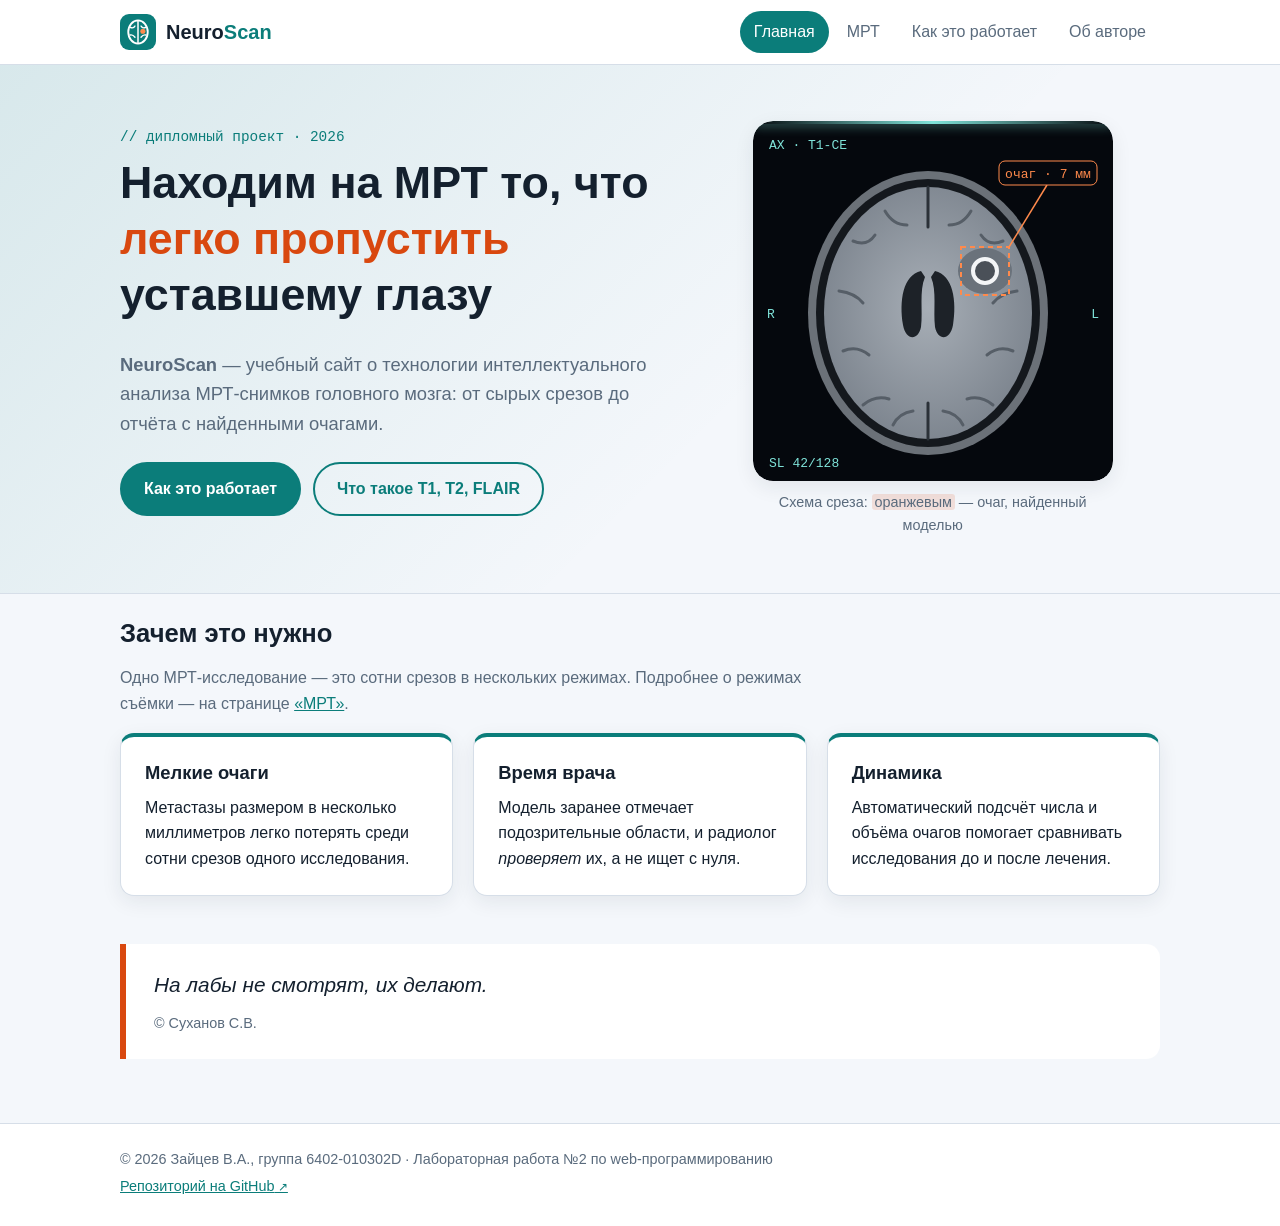
==== lab4/index.html @ dae62fb1 "chore(lab4): copied NeuroScan site from lab2 as a base" ====
<!DOCTYPE html>
<html lang="ru">
<head>
  <meta charset="UTF-8">
  <meta name="viewport" content="width=device-width, initial-scale=1.0">
  <meta name="description" content="NeuroScan — учебный сайт о поиске метастазов головного мозга на МРТ">
  <title>NeuroScan — главная</title>
  <link rel="icon" href="img/logo.svg" type="image/svg+xml">
  <link rel="stylesheet" href="css/style.css">
</head>
<body>

  <!-- ===== Шапка: логотип + меню (одинаковая на всех страницах) ===== -->
  <header class="site-header">
    <div class="container header-inner">
      <a class="logo" href="index.html">
        <img src="img/logo.svg" alt="" width="36" height="36">
        <span>Neuro<span class="logo-accent">Scan</span></span>
      </a>
      <nav class="main-nav" aria-label="Главное меню">
        <ul>
          <li><a href="index.html" class="active" aria-current="page">Главная</a></li>
          <li><a href="mri.html">МРТ</a></li>
          <li><a href="pipeline.html">Как это работает</a></li>
          <li><a href="about.html">Об авторе</a></li>
        </ul>
      </nav>
    </div>
  </header>

  <main>
    <!-- ===== Первый экран ===== -->
    <section id="hero">
      <div class="container hero-inner">
        <div>
          <p class="tag">// дипломный проект · 2026</p>
          <h1>Находим на&nbsp;МРТ то, что <span class="highlight">легко пропустить</span> уставшему глазу</h1>
          <p class="lead">
            <strong>NeuroScan</strong> — учебный сайт о технологии интеллектуального анализа
            МРТ-снимков головного мозга: от сырых срезов до отчёта с найденными очагами.
          </p>
          <p class="hero-actions">
            <a class="btn" href="pipeline.html">Как это работает</a>
            <a class="btn btn-ghost" href="mri.html">Что такое T1, T2, FLAIR</a>
          </p>
        </div>

        <figure class="scan">
          <div class="scan-frame">
            <img src="img/mri-slice.svg" alt="Схема аксиального среза головного мозга с выделенным очагом" width="360" height="360">
          </div>
          <figcaption>Схема среза: <mark>оранжевым</mark> — очаг, найденный моделью</figcaption>
        </figure>
      </div>
    </section>

    <!-- ===== Зачем это нужно: три карточки ===== -->
    <section class="container section">
      <h2>Зачем это нужно</h2>
      <p class="section-lead">
        Одно МРТ-исследование — это сотни срезов в нескольких режимах.
        Подробнее о режимах съёмки — на странице <a href="mri.html">«МРТ»</a>.
      </p>
      <div class="cards">
        <article class="card">
          <h3>Мелкие очаги</h3>
          <p>Метастазы размером в несколько миллиметров легко потерять среди сотни срезов одного исследования.</p>
        </article>
        <article class="card">
          <h3>Время врача</h3>
          <p>Модель заранее отмечает подозрительные области, и радиолог <em>проверяет</em> их, а не ищет с нуля.</p>
        </article>
        <article class="card">
          <h3>Динамика</h3>
          <p>Автоматический подсчёт числа и объёма очагов помогает сравнивать исследования до и после лечения.</p>
        </article>
      </div>
    </section>

    <!-- ===== Цитата из ЛР №1 ===== -->
    <div class="container section">
      <figure class="quote">
        <blockquote>
          <p>На лабы не смотрят, их делают.</p>
        </blockquote>
        <figcaption>© Суханов С.В.</figcaption>
      </figure>
    </div>
  </main>

  <!-- ===== Подвал ===== -->
  <footer class="site-footer">
    <div class="container">
      <p>© 2026 Зайцев&nbsp;В.А., группа 6402-010302D · Лабораторная работа №2 по web-программированию</p>
      <p><a href="https://github.com/VAZ0N4ik/web6402-zaitsev_va" target="_blank" rel="noopener">Репозиторий на GitHub</a></p>
    </div>
  </footer>

</body>
</html>
---- lab4/css/style.css ----
/* ==========================================================================
   NeuroScan — стили сайта (ЛР №2: основы HTML и CSS)
   Порядок: переменные → база → шапка → блоки страниц → таблица → адаптив
   ========================================================================== */


/* ---------- 1. Переменные: вся палитра в одном месте ---------- */

:root {
  --bg: #f4f7fb;
  --surface: #ffffff;
  --text: #14202e;
  --muted: #5a6b7d;
  --accent: #0b7d7a;                       /* бирюзовый «как у сканера» */
  --accent-soft: rgba(11, 125, 122, 0.12);
  --on-accent: #ffffff;                    /* текст поверх акцентного фона */
  --lesion: #d9480f;                       /* оранжевый — цвет «очага» */
  --lesion-soft: rgba(217, 72, 15, 0.14);
  --border: #d6dee8;
  --shadow: 0 6px 20px rgba(20, 32, 46, 0.08);
  --radius: 14px;
  --font: "Segoe UI", Roboto, "Helvetica Neue", Arial, sans-serif;
  --mono: Consolas, "Courier New", monospace;
}

/* Тёмная тема включается сама, если она выбрана в системе */
@media (prefers-color-scheme: dark) {
  :root {
    --bg: #0b1320;
    --surface: #121d2e;
    --text: #e6edf5;
    --muted: #9fb0c3;
    --accent: #2ec4b6;
    --accent-soft: rgba(46, 196, 182, 0.15);
    --on-accent: #06231f;
    --lesion: #ff8a4c;
    --lesion-soft: rgba(255, 138, 76, 0.18);
    --border: #22324a;
    --shadow: 0 6px 20px rgba(0, 0, 0, 0.35);
  }
}


/* ---------- 2. База: универсальный селектор и селекторы тегов ---------- */

*,
*::before,
*::after {
  box-sizing: border-box;
}

body {
  margin: 0;
  min-height: 100vh;
  display: flex;
  flex-direction: column;
  font-family: var(--font);
  font-size: 1rem;
  line-height: 1.6;
  color: var(--text);
  background-color: var(--bg);
}

main {
  flex: 1;
}

h1,
h2,
h3 {
  margin: 0 0 0.6em;
  line-height: 1.25;
}

h1 {
  font-size: clamp(1.9rem, 4vw, 2.8rem);
}

h2 {
  font-size: 1.6rem;
}

h3 {
  font-size: 1.15rem;
}

p {
  margin: 0 0 1em;
}

img {
  max-width: 100%;
  height: auto;
  vertical-align: middle;
}

a {
  color: var(--accent);
}

a:hover {
  text-decoration-thickness: 2px;
}

/* Селектор атрибута + псевдоэлемент: стрелка у внешних ссылок */
a[target="_blank"]::after {
  content: " ↗";
  font-size: 0.85em;
}

:focus-visible {
  outline: 3px solid var(--lesion);
  outline-offset: 2px;
}

code {
  font-family: var(--mono);
  font-size: 0.92em;
  padding: 0.1em 0.35em;
  border-radius: 4px;
  background-color: var(--accent-soft);
}

mark {
  padding: 0 0.2em;
  border-radius: 3px;
  color: inherit;
  background-color: var(--lesion-soft);
}

abbr[title] {
  cursor: help;
}


/* ---------- 3. Раскладка ---------- */

.container {
  width: 100%;
  max-width: 1080px;
  margin: 0 auto;
  padding: 0 20px;
}

.section {
  padding-top: 24px;
  padding-bottom: 24px;
}

.tag {
  margin-bottom: 0.4em;
  font-family: var(--mono);
  font-size: 0.9rem;
  color: var(--accent);
}

.lead {
  max-width: 40em;
  font-size: 1.15rem;
  color: var(--muted);
}

.section-lead {
  max-width: 44em;
  color: var(--muted);
}

.highlight {
  color: var(--lesion);
}


/* ---------- 4. Шапка и меню ---------- */

.site-header {
  position: sticky;
  top: 0;
  z-index: 10;
  background-color: var(--surface);
  border-bottom: 1px solid var(--border);
}

.header-inner {
  display: flex;
  flex-wrap: wrap;
  align-items: center;
  justify-content: space-between;
  gap: 12px;
  min-height: 64px;
}

.logo {
  display: inline-flex;
  align-items: center;
  gap: 10px;
  font-size: 1.25rem;
  font-weight: 700;
  color: var(--text);
  text-decoration: none;
}

.logo-accent {
  color: var(--accent);
}

.main-nav ul {
  display: flex;
  flex-wrap: wrap;
  gap: 4px;
  margin: 0;
  padding: 0;
  list-style: none;
}

/* Селектор потомка: все ссылки внутри меню */
.main-nav a {
  display: block;
  padding: 8px 14px;
  border-radius: 999px;
  font-weight: 500;
  color: var(--muted);
  text-decoration: none;
  transition: background-color 0.2s, color 0.2s;
}

.main-nav a:hover {
  color: var(--text);
  background-color: var(--accent-soft);
}

/* Текущая страница */
.main-nav a.active {
  color: var(--on-accent);
  background-color: var(--accent);
}


/* ---------- 5. Первый экран (селектор по id) ---------- */

#hero {
  padding: 56px 0;
  background: linear-gradient(135deg, var(--accent-soft), transparent 60%);
  border-bottom: 1px solid var(--border);
}

.hero-inner {
  display: grid;
  grid-template-columns: 1.2fr 1fr;
  gap: 40px;
  align-items: center;
}

.hero-actions {
  display: flex;
  flex-wrap: wrap;
  gap: 12px;
  margin-top: 24px;
}

.btn {
  display: inline-block;
  padding: 12px 22px;
  border: 2px solid var(--accent);
  border-radius: 999px;
  font-weight: 600;
  color: var(--on-accent);
  text-decoration: none;
  background-color: var(--accent);
  transition: transform 0.15s, box-shadow 0.15s;
}

.btn:hover {
  transform: translateY(-2px);
  box-shadow: var(--shadow);
}

.btn-ghost {
  color: var(--accent);
  background-color: transparent;
}

/* Картинка среза с «бегущей» линией сканера */
.scan {
  justify-self: center;
  max-width: 360px;
  margin: 0;
}

.scan-frame {
  position: relative;
  overflow: hidden;
  border-radius: 20px;
  box-shadow: var(--shadow);
}

.scan-frame img {
  display: block;
}

.scan-frame::after {
  content: "";
  position: absolute;
  left: 0;
  right: 0;
  top: 0;
  height: 3px;
  background: linear-gradient(90deg, transparent, #7fe3d9, transparent);
  box-shadow: 0 0 12px #7fe3d9;
  animation: scan-line 4s ease-in-out infinite;
}

@keyframes scan-line {
  0%   { top: 4%; }
  50%  { top: 95%; }
  100% { top: 4%; }
}

/* Если пользователь попросил систему не анимировать — не анимируем */
@media (prefers-reduced-motion: reduce) {
  .scan-frame::after {
    display: none;
  }
}

figcaption {
  margin-top: 10px;
  font-size: 0.9rem;
  text-align: center;
  color: var(--muted);
}


/* ---------- 6. Карточки, цитата, картинки ---------- */

.cards {
  display: grid;
  grid-template-columns: repeat(auto-fit, minmax(240px, 1fr));
  gap: 20px;
}

.card {
  padding: 24px;
  border: 1px solid var(--border);
  border-top: 4px solid var(--accent);
  border-radius: var(--radius);
  background-color: var(--surface);
  box-shadow: var(--shadow);
  transition: transform 0.2s;
}

.cards .card:hover {
  transform: translateY(-4px);
}

.card p:last-child {
  margin-bottom: 0;
}

.quote {
  margin: 0;
  padding: 24px 28px;
  border-left: 6px solid var(--lesion);
  border-radius: 0 var(--radius) var(--radius) 0;
  background-color: var(--surface);
}

.quote blockquote {
  margin: 0;
  font-size: 1.3rem;
  font-style: italic;
}

.quote blockquote p {
  margin: 0;
}

.quote figcaption {
  text-align: left;
}

.wide-figure {
  margin: 0;
}

.wide-figure img {
  display: block;
  margin: 0 auto;
  border-radius: var(--radius);
}

.meme {
  max-width: 340px;
  margin: 0;
}

.meme img {
  display: block;
  border-radius: var(--radius);
  box-shadow: var(--shadow);
}

.meme figcaption {
  text-align: left;
}


/* ---------- 7. Внутренние страницы ---------- */

.page-head {
  padding-top: 40px;
}

/* Дочерний селектор + счётчик: номера шагов рисует CSS */
.steps {
  display: grid;
  gap: 16px;
  margin: 0;
  padding: 0;
  list-style: none;
  counter-reset: step;
}

.steps > li {
  position: relative;
  padding: 20px 20px 20px 84px;
  border: 1px solid var(--border);
  border-radius: var(--radius);
  background-color: var(--surface);
  counter-increment: step;
}

.steps > li::before {
  content: counter(step, decimal-leading-zero);
  position: absolute;
  top: 20px;
  left: 20px;
  width: 44px;
  height: 44px;
  display: grid;
  place-items: center;
  border-radius: 50%;
  font-family: var(--mono);
  font-weight: 700;
  color: var(--on-accent);
  background-color: var(--accent);
}

/* Последний шаг (отчёт врачу) — цветом «очага» */
.steps > li:last-child::before {
  background-color: var(--lesion);
}

.steps h3 {
  margin-bottom: 0.3em;
}

.steps p {
  margin: 0;
}

/* Списки «термин — определение» */
.defs {
  display: grid;
  grid-template-columns: max-content 1fr;
  gap: 10px 24px;
  margin: 0;
}

.defs dt {
  font-weight: 700;
  color: var(--accent);
}

.defs dd {
  margin: 0;
}

.profile {
  display: grid;
  grid-template-columns: 1.4fr 1fr;
  gap: 20px;
  align-items: start;
}

.links {
  margin: 0;
  padding-left: 1.2em;
}

.links li {
  margin-bottom: 0.4em;
}

.links li::marker {
  color: var(--lesion);
}


/* ---------- 8. Таблица ---------- */

.table-wrap {
  overflow-x: auto;
  border: 1px solid var(--border);
  border-radius: var(--radius);
  background-color: var(--surface);
  box-shadow: var(--shadow);
}

.data-table {
  width: 100%;
  min-width: 600px;
  border-collapse: collapse;
}

.data-table caption {
  padding: 16px 18px 10px;
  font-weight: 600;
  text-align: left;
}

.data-table th,
.data-table td {
  padding: 12px 18px;
  border-bottom: 1px solid var(--border);
  vertical-align: middle;
}

.data-table thead th {
  font-weight: 600;
  color: var(--on-accent);
  background-color: var(--accent);
}

/* «Зебра» и подсветка строки под курсором */
.data-table tbody tr:nth-child(even) {
  background-color: var(--accent-soft);
}

.data-table tbody tr:hover {
  background-color: var(--lesion-soft);
}

.data-table tbody tr:last-child td {
  border-bottom: none;
}

/* Выравнивание: 1-й и 3-й столбцы — по левому краю, 2-й — по центру, 4-й — по правому */
.data-table th:nth-child(1),
.data-table td:nth-child(1),
.data-table th:nth-child(3),
.data-table td:nth-child(3) {
  text-align: left;
}

.data-table th:nth-child(2),
.data-table td:nth-child(2) {
  text-align: center;
  white-space: nowrap;
}

.data-table th:nth-child(4),
.data-table td:nth-child(4) {
  text-align: right;
  font-family: var(--mono);
}

/* Строка с главной последовательностью */
.data-table .key-row td:first-child {
  font-weight: 700;
  color: var(--lesion);
}

/* Квадратики-образцы яркости ликвора (строчные span с inline-block) */
.swatch {
  display: inline-block;
  width: 12px;
  height: 12px;
  margin-right: 4px;
  border: 1px solid var(--muted);
  border-radius: 3px;
  vertical-align: -1px;
}

.swatch-dark {
  background-color: #1d2228;
}

.swatch-bright {
  background-color: #eef1f4;
}

.table-note {
  margin-top: 10px;
  font-size: 0.9rem;
  color: var(--muted);
}


/* ---------- 9. Подвал ---------- */

.site-footer {
  margin-top: 40px;
  padding: 24px 0;
  border-top: 1px solid var(--border);
  font-size: 0.9rem;
  color: var(--muted);
  background-color: var(--surface);
}

.site-footer p {
  margin: 0 0 0.3em;
}


/* ---------- 10. Адаптив: узкие экраны (телефоны) ---------- */

@media (max-width: 760px) {
  .site-header {
    position: static;
  }

  .header-inner {
    padding-top: 10px;
    padding-bottom: 10px;
  }

  .main-nav a {
    padding: 6px 10px;
  }

  #hero {
    padding: 32px 0;
  }

  .hero-inner,
  .profile,
  .defs {
    grid-template-columns: 1fr;
  }

  .defs dd {
    margin-bottom: 8px;
  }

  .steps > li {
    padding: 76px 20px 20px;
  }
}
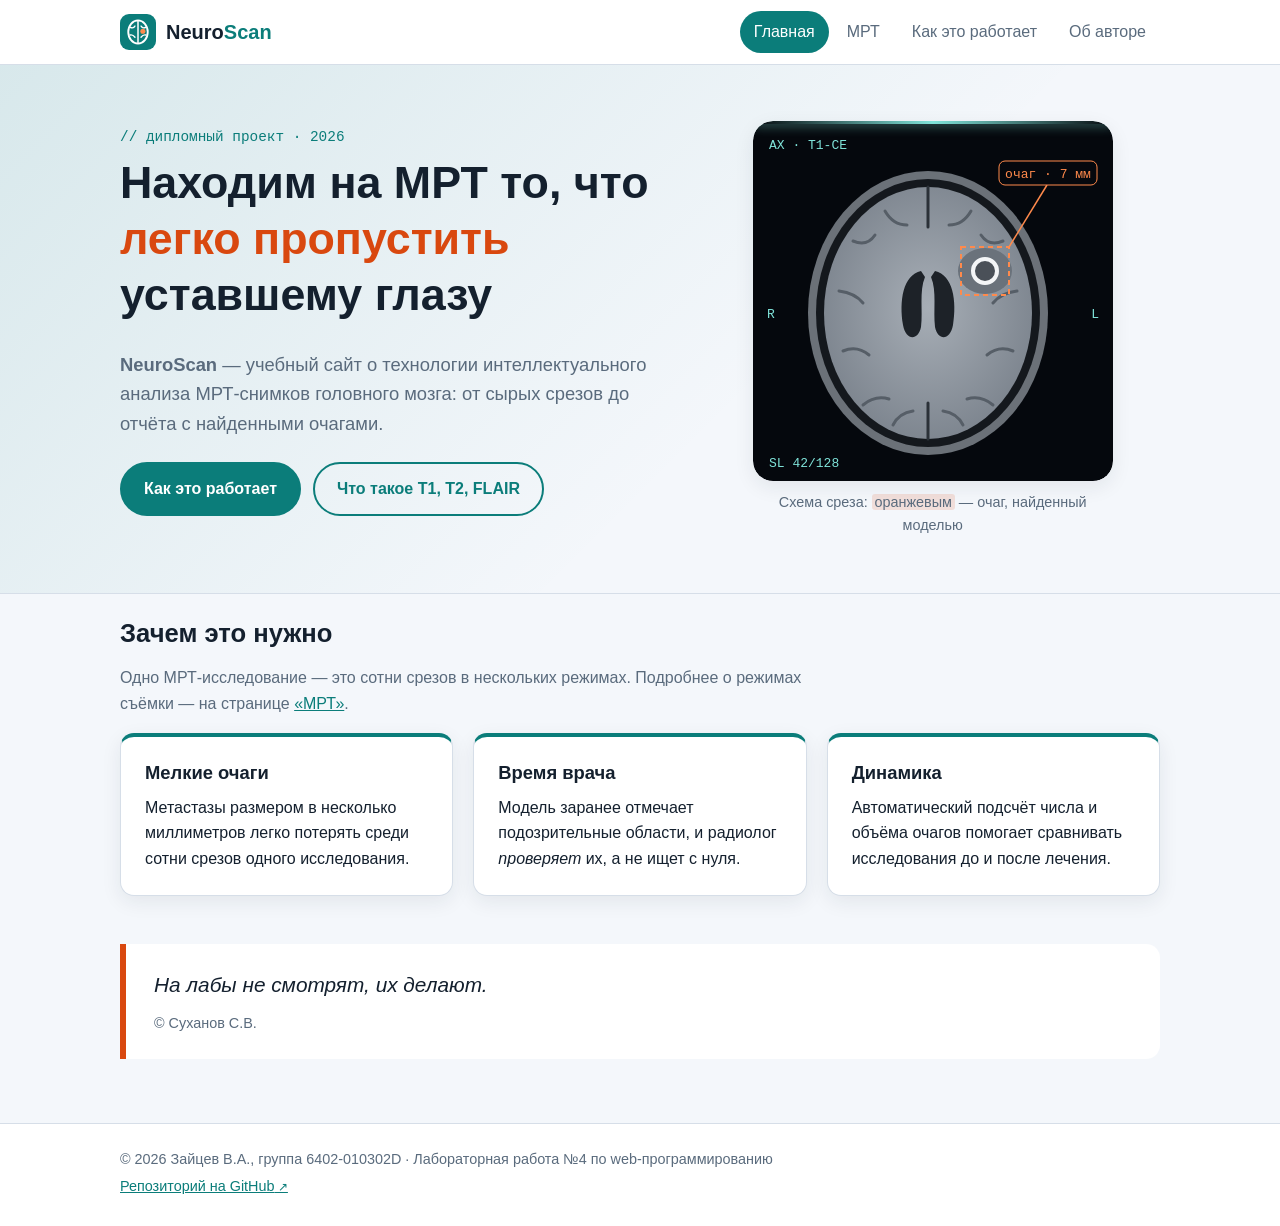
==== commit 763f7158: "refactor(lab4): renamed classes by BEM methodology" ====
--- a/lab4/index.html
+++ b/lab4/index.html
@@ -10,28 +10,28 @@
 </head>
 <body>
 
-  <!-- ===== Шапка: логотип + меню (одинаковая на всех страницах) ===== -->
-  <header class="site-header">
-    <div class="container header-inner">
+  <!-- Шапка: логотип и меню, одинаковая на всех страницах -->
+  <header class="header">
+    <div class="container header__inner">
       <a class="logo" href="index.html">
         <img src="img/logo.svg" alt="" width="36" height="36">
-        <span>Neuro<span class="logo-accent">Scan</span></span>
+        <span>Neuro<span class="logo__accent">Scan</span></span>
       </a>
-      <nav class="main-nav" aria-label="Главное меню">
-        <ul>
-          <li><a href="index.html" class="active" aria-current="page">Главная</a></li>
-          <li><a href="mri.html">МРТ</a></li>
-          <li><a href="pipeline.html">Как это работает</a></li>
-          <li><a href="about.html">Об авторе</a></li>
+      <nav class="nav" aria-label="Главное меню">
+        <ul class="nav__list">
+          <li><a class="nav__link nav__link_active" href="index.html" aria-current="page">Главная</a></li>
+          <li><a class="nav__link" href="mri.html">МРТ</a></li>
+          <li><a class="nav__link" href="pipeline.html">Как это работает</a></li>
+          <li><a class="nav__link" href="about.html">Об авторе</a></li>
         </ul>
       </nav>
     </div>
   </header>
 
   <main>
-    <!-- ===== Первый экран ===== -->
-    <section id="hero">
-      <div class="container hero-inner">
+    <!-- Первый экран -->
+    <section class="hero">
+      <div class="container hero__inner">
         <div>
           <p class="tag">// дипломный проект · 2026</p>
           <h1>Находим на&nbsp;МРТ то, что <span class="highlight">легко пропустить</span> уставшему глазу</h1>
@@ -39,60 +39,57 @@
             <strong>NeuroScan</strong> — учебный сайт о технологии интеллектуального анализа
             МРТ-снимков головного мозга: от сырых срезов до отчёта с найденными очагами.
           </p>
-          <p class="hero-actions">
-            <a class="btn" href="pipeline.html">Как это работает</a>
-            <a class="btn btn-ghost" href="mri.html">Что такое T1, T2, FLAIR</a>
+          <p class="hero__actions">
+            <a class="button" href="pipeline.html">Как это работает</a>
+            <a class="button button_ghost" href="mri.html">Что такое T1, T2, FLAIR</a>
           </p>
         </div>
 
         <figure class="scan">
-          <div class="scan-frame">
-            <img src="img/mri-slice.svg" alt="Схема аксиального среза головного мозга с выделенным очагом" width="360" height="360">
+          <div class="scan__frame">
+            <img class="scan__img" src="img/mri-slice.svg" alt="Схема аксиального среза головного мозга с выделенным очагом" width="360" height="360">
           </div>
-          <figcaption>Схема среза: <mark>оранжевым</mark> — очаг, найденный моделью</figcaption>
+          <figcaption class="scan__caption">Схема среза: <mark>оранжевым</mark> — очаг, найденный моделью</figcaption>
         </figure>
       </div>
     </section>
 
-    <!-- ===== Зачем это нужно: три карточки ===== -->
+    <!-- Зачем это нужно: три карточки -->
     <section class="container section">
       <h2>Зачем это нужно</h2>
-      <p class="section-lead">
+      <p class="lead lead_small">
         Одно МРТ-исследование — это сотни срезов в нескольких режимах.
         Подробнее о режимах съёмки — на странице <a href="mri.html">«МРТ»</a>.
       </p>
       <div class="cards">
-        <article class="card">
+        <article class="card card_hover">
           <h3>Мелкие очаги</h3>
-          <p>Метастазы размером в несколько миллиметров легко потерять среди сотни срезов одного исследования.</p>
+          <p class="card__text">Метастазы размером в несколько миллиметров легко потерять среди сотни срезов одного исследования.</p>
         </article>
-        <article class="card">
+        <article class="card card_hover">
           <h3>Время врача</h3>
-          <p>Модель заранее отмечает подозрительные области, и радиолог <em>проверяет</em> их, а не ищет с нуля.</p>
+          <p class="card__text">Модель заранее отмечает подозрительные области, и радиолог <em>проверяет</em> их, а не ищет с нуля.</p>
         </article>
-        <article class="card">
+        <article class="card card_hover">
           <h3>Динамика</h3>
-          <p>Автоматический подсчёт числа и объёма очагов помогает сравнивать исследования до и после лечения.</p>
+          <p class="card__text">Автоматический подсчёт числа и объёма очагов помогает сравнивать исследования до и после лечения.</p>
         </article>
       </div>
     </section>
 
-    <!-- ===== Цитата из ЛР №1 ===== -->
+    <!-- Цитата из ЛР №1 -->
     <div class="container section">
       <figure class="quote">
-        <blockquote>
-          <p>На лабы не смотрят, их делают.</p>
-        </blockquote>
-        <figcaption>© Суханов С.В.</figcaption>
+        <blockquote class="quote__text">На лабы не смотрят, их делают.</blockquote>
+        <figcaption class="quote__author">© Суханов С.В.</figcaption>
       </figure>
     </div>
   </main>
 
-  <!-- ===== Подвал ===== -->
-  <footer class="site-footer">
+  <footer class="footer">
     <div class="container">
-      <p>© 2026 Зайцев&nbsp;В.А., группа 6402-010302D · Лабораторная работа №2 по web-программированию</p>
-      <p><a href="https://github.com/VAZ0N4ik/web6402-zaitsev_va" target="_blank" rel="noopener">Репозиторий на GitHub</a></p>
+      <p class="footer__text">© 2026 Зайцев&nbsp;В.А., группа 6402-010302D · Лабораторная работа №4 по web-программированию</p>
+      <p class="footer__text"><a href="https://github.com/VAZ0N4ik/web6402-zaitsev_va" target="_blank" rel="noopener">Репозиторий на GitHub</a></p>
     </div>
   </footer>
 
--- a/lab4/css/style.css
+++ b/lab4/css/style.css
@@ -1,10 +1,7 @@
-/* ==========================================================================
-   NeuroScan — стили сайта (ЛР №2: основы HTML и CSS)
-   Порядок: переменные → база → шапка → блоки страниц → таблица → адаптив
-   ========================================================================== */
-
-
-/* ---------- 1. Переменные: вся палитра в одном месте ---------- */
+/* NeuroScan — стили сайта (ЛР №4). Классы названы по БЭМ: блок__элемент_модификатор */
+
+
+/* ---------- 1. Переменные ---------- */
 
 :root {
   --bg: #f4f7fb;
@@ -41,7 +38,7 @@
 }
 
 
-/* ---------- 2. База: универсальный селектор и селекторы тегов ---------- */
+/* ---------- 2. База: только теги, без классов ---------- */
 
 *,
 *::before,
@@ -102,7 +99,7 @@
   text-decoration-thickness: 2px;
 }
 
-/* Селектор атрибута + псевдоэлемент: стрелка у внешних ссылок */
+/* Стрелка у внешних ссылок */
 a[target="_blank"]::after {
   content: " ↗";
   font-size: 0.85em;
@@ -133,7 +130,7 @@
 }
 
 
-/* ---------- 3. Раскладка ---------- */
+/* ---------- 3. Общие блоки ---------- */
 
 .container {
   width: 100%;
@@ -147,6 +144,10 @@
   padding-bottom: 24px;
 }
 
+.page-head {
+  padding-top: 40px;
+}
+
 .tag {
   margin-bottom: 0.4em;
   font-family: var(--mono);
@@ -160,19 +161,43 @@
   color: var(--muted);
 }
 
-.section-lead {
+.lead_small {
   max-width: 44em;
-  color: var(--muted);
+  font-size: 1rem;
 }
 
 .highlight {
   color: var(--lesion);
 }
 
-
-/* ---------- 4. Шапка и меню ---------- */
-
-.site-header {
+.button {
+  display: inline-block;
+  padding: 12px 22px;
+  border: 2px solid var(--accent);
+  border-radius: 999px;
+  font: inherit;
+  font-weight: 600;
+  color: var(--on-accent);
+  text-decoration: none;
+  background-color: var(--accent);
+  cursor: pointer;
+  transition: transform 0.15s, box-shadow 0.15s;
+}
+
+.button:hover {
+  transform: translateY(-2px);
+  box-shadow: var(--shadow);
+}
+
+.button_ghost {
+  color: var(--accent);
+  background-color: transparent;
+}
+
+
+/* ---------- 4. Шапка, логотип, меню ---------- */
+
+.header {
   position: sticky;
   top: 0;
   z-index: 10;
@@ -180,7 +205,7 @@
   border-bottom: 1px solid var(--border);
 }
 
-.header-inner {
+.header__inner {
   display: flex;
   flex-wrap: wrap;
   align-items: center;
@@ -199,11 +224,11 @@
   text-decoration: none;
 }
 
-.logo-accent {
+.logo__accent {
   color: var(--accent);
 }
 
-.main-nav ul {
+.nav__list {
   display: flex;
   flex-wrap: wrap;
   gap: 4px;
@@ -212,8 +237,7 @@
   list-style: none;
 }
 
-/* Селектор потомка: все ссылки внутри меню */
-.main-nav a {
+.nav__link {
   display: block;
   padding: 8px 14px;
   border-radius: 999px;
@@ -223,62 +247,41 @@
   transition: background-color 0.2s, color 0.2s;
 }
 
-.main-nav a:hover {
+.nav__link:hover {
   color: var(--text);
   background-color: var(--accent-soft);
 }
 
 /* Текущая страница */
-.main-nav a.active {
+.nav__link_active,
+.nav__link_active:hover {
   color: var(--on-accent);
   background-color: var(--accent);
 }
 
 
-/* ---------- 5. Первый экран (селектор по id) ---------- */
-
-#hero {
+/* ---------- 5. Главная: первый экран ---------- */
+
+.hero {
   padding: 56px 0;
   background: linear-gradient(135deg, var(--accent-soft), transparent 60%);
   border-bottom: 1px solid var(--border);
 }
 
-.hero-inner {
+.hero__inner {
   display: grid;
   grid-template-columns: 1.2fr 1fr;
   gap: 40px;
   align-items: center;
 }
 
-.hero-actions {
+.hero__actions {
   display: flex;
   flex-wrap: wrap;
   gap: 12px;
   margin-top: 24px;
 }
 
-.btn {
-  display: inline-block;
-  padding: 12px 22px;
-  border: 2px solid var(--accent);
-  border-radius: 999px;
-  font-weight: 600;
-  color: var(--on-accent);
-  text-decoration: none;
-  background-color: var(--accent);
-  transition: transform 0.15s, box-shadow 0.15s;
-}
-
-.btn:hover {
-  transform: translateY(-2px);
-  box-shadow: var(--shadow);
-}
-
-.btn-ghost {
-  color: var(--accent);
-  background-color: transparent;
-}
-
 /* Картинка среза с «бегущей» линией сканера */
 .scan {
   justify-self: center;
@@ -286,18 +289,18 @@
   margin: 0;
 }
 
-.scan-frame {
+.scan__frame {
   position: relative;
   overflow: hidden;
   border-radius: 20px;
   box-shadow: var(--shadow);
 }
 
-.scan-frame img {
+.scan__img {
   display: block;
 }
 
-.scan-frame::after {
+.scan__frame::after {
   content: "";
   position: absolute;
   left: 0;
@@ -317,12 +320,12 @@
 
 /* Если пользователь попросил систему не анимировать — не анимируем */
 @media (prefers-reduced-motion: reduce) {
-  .scan-frame::after {
+  .scan__frame::after {
     display: none;
   }
 }
 
-figcaption {
+.scan__caption {
   margin-top: 10px;
   font-size: 0.9rem;
   text-align: center;
@@ -348,11 +351,11 @@
   transition: transform 0.2s;
 }
 
-.cards .card:hover {
+.card_hover:hover {
   transform: translateY(-4px);
 }
 
-.card p:last-child {
+.card__text {
   margin-bottom: 0;
 }
 
@@ -364,53 +367,52 @@
   background-color: var(--surface);
 }
 
-.quote blockquote {
+.quote__text {
   margin: 0;
   font-size: 1.3rem;
   font-style: italic;
 }
 
-.quote blockquote p {
-  margin: 0;
-}
-
-.quote figcaption {
-  text-align: left;
-}
-
-.wide-figure {
-  margin: 0;
-}
-
-.wide-figure img {
+.quote__author {
+  margin-top: 10px;
+  font-size: 0.9rem;
+  color: var(--muted);
+}
+
+.illustration {
+  margin: 0;
+}
+
+.illustration__img {
   display: block;
   margin: 0 auto;
   border-radius: var(--radius);
 }
 
-.meme {
+.illustration__caption {
+  margin-top: 10px;
+  font-size: 0.9rem;
+  text-align: center;
+  color: var(--muted);
+}
+
+/* Мем: картинка поменьше, с тенью, подпись слева */
+.illustration_meme {
   max-width: 340px;
-  margin: 0;
-}
-
-.meme img {
-  display: block;
-  border-radius: var(--radius);
+}
+
+.illustration_meme .illustration__img {
   box-shadow: var(--shadow);
 }
 
-.meme figcaption {
+.illustration_meme .illustration__caption {
   text-align: left;
 }
 
 
-/* ---------- 7. Внутренние страницы ---------- */
-
-.page-head {
-  padding-top: 40px;
-}
-
-/* Дочерний селектор + счётчик: номера шагов рисует CSS */
+/* ---------- 7. Шаги и словарик ---------- */
+
+/* Номера шагов рисует CSS: счётчик + ::before */
 .steps {
   display: grid;
   gap: 16px;
@@ -420,7 +422,7 @@
   counter-reset: step;
 }
 
-.steps > li {
+.steps__item {
   position: relative;
   padding: 20px 20px 20px 84px;
   border: 1px solid var(--border);
@@ -429,7 +431,7 @@
   counter-increment: step;
 }
 
-.steps > li::before {
+.steps__item::before {
   content: counter(step, decimal-leading-zero);
   position: absolute;
   top: 20px;
@@ -446,15 +448,15 @@
 }
 
 /* Последний шаг (отчёт врачу) — цветом «очага» */
-.steps > li:last-child::before {
+.steps__item:last-child::before {
   background-color: var(--lesion);
 }
 
-.steps h3 {
+.steps__title {
   margin-bottom: 0.3em;
 }
 
-.steps p {
+.steps__text {
   margin: 0;
 }
 
@@ -466,14 +468,17 @@
   margin: 0;
 }
 
-.defs dt {
+.defs__term {
   font-weight: 700;
   color: var(--accent);
 }
 
-.defs dd {
-  margin: 0;
-}
+.defs__desc {
+  margin: 0;
+}
+
+
+/* ---------- 8. Об авторе ---------- */
 
 .profile {
   display: grid;
@@ -487,18 +492,18 @@
   padding-left: 1.2em;
 }
 
-.links li {
+.links__item {
   margin-bottom: 0.4em;
 }
 
-.links li::marker {
+.links__item::marker {
   color: var(--lesion);
 }
 
 
-/* ---------- 8. Таблица ---------- */
-
-.table-wrap {
+/* ---------- 9. Таблица ---------- */
+
+.data-table {
   overflow-x: auto;
   border: 1px solid var(--border);
   border-radius: var(--radius);
@@ -506,71 +511,72 @@
   box-shadow: var(--shadow);
 }
 
-.data-table {
+.data-table__table {
   width: 100%;
   min-width: 600px;
   border-collapse: collapse;
 }
 
-.data-table caption {
+.data-table__caption {
   padding: 16px 18px 10px;
   font-weight: 600;
   text-align: left;
 }
 
-.data-table th,
-.data-table td {
+.data-table__cell {
   padding: 12px 18px;
   border-bottom: 1px solid var(--border);
   vertical-align: middle;
 }
 
-.data-table thead th {
+.data-table__cell_head {
   font-weight: 600;
   color: var(--on-accent);
   background-color: var(--accent);
 }
 
 /* «Зебра» и подсветка строки под курсором */
-.data-table tbody tr:nth-child(even) {
+.data-table__row:nth-child(even) {
   background-color: var(--accent-soft);
 }
 
-.data-table tbody tr:hover {
+.data-table__row:hover {
   background-color: var(--lesion-soft);
 }
 
-.data-table tbody tr:last-child td {
+.data-table__row:last-child .data-table__cell {
   border-bottom: none;
 }
 
 /* Выравнивание: 1-й и 3-й столбцы — по левому краю, 2-й — по центру, 4-й — по правому */
-.data-table th:nth-child(1),
-.data-table td:nth-child(1),
-.data-table th:nth-child(3),
-.data-table td:nth-child(3) {
+.data-table__cell:nth-child(1),
+.data-table__cell:nth-child(3) {
   text-align: left;
 }
 
-.data-table th:nth-child(2),
-.data-table td:nth-child(2) {
+.data-table__cell:nth-child(2) {
   text-align: center;
   white-space: nowrap;
 }
 
-.data-table th:nth-child(4),
-.data-table td:nth-child(4) {
+.data-table__cell:nth-child(4) {
   text-align: right;
   font-family: var(--mono);
 }
 
 /* Строка с главной последовательностью */
-.data-table .key-row td:first-child {
+.data-table__row_key .data-table__cell:first-child {
   font-weight: 700;
   color: var(--lesion);
 }
 
-/* Квадратики-образцы яркости ликвора (строчные span с inline-block) */
+.data-table__note {
+  margin-top: 10px;
+  font-size: 0.9rem;
+  color: var(--muted);
+}
+
+/* Квадратики-образцы яркости ликвора */
 .swatch {
   display: inline-block;
   width: 12px;
@@ -581,24 +587,18 @@
   vertical-align: -1px;
 }
 
-.swatch-dark {
+.swatch_dark {
   background-color: #1d2228;
 }
 
-.swatch-bright {
+.swatch_bright {
   background-color: #eef1f4;
 }
 
-.table-note {
-  margin-top: 10px;
-  font-size: 0.9rem;
-  color: var(--muted);
-}
-
-
-/* ---------- 9. Подвал ---------- */
-
-.site-footer {
+
+/* ---------- 10. Подвал ---------- */
+
+.footer {
   margin-top: 40px;
   padding: 24px 0;
   border-top: 1px solid var(--border);
@@ -607,42 +607,42 @@
   background-color: var(--surface);
 }
 
-.site-footer p {
+.footer__text {
   margin: 0 0 0.3em;
 }
 
 
-/* ---------- 10. Адаптив: узкие экраны (телефоны) ---------- */
+/* ---------- 11. Адаптив: узкие экраны (телефоны) ---------- */
 
 @media (max-width: 760px) {
-  .site-header {
+  .header {
     position: static;
   }
 
-  .header-inner {
+  .header__inner {
     padding-top: 10px;
     padding-bottom: 10px;
   }
 
-  .main-nav a {
+  .nav__link {
     padding: 6px 10px;
   }
 
-  #hero {
+  .hero {
     padding: 32px 0;
   }
 
-  .hero-inner,
+  .hero__inner,
   .profile,
   .defs {
     grid-template-columns: 1fr;
   }
 
-  .defs dd {
+  .defs__desc {
     margin-bottom: 8px;
   }
 
-  .steps > li {
+  .steps__item {
     padding: 76px 20px 20px;
   }
 }
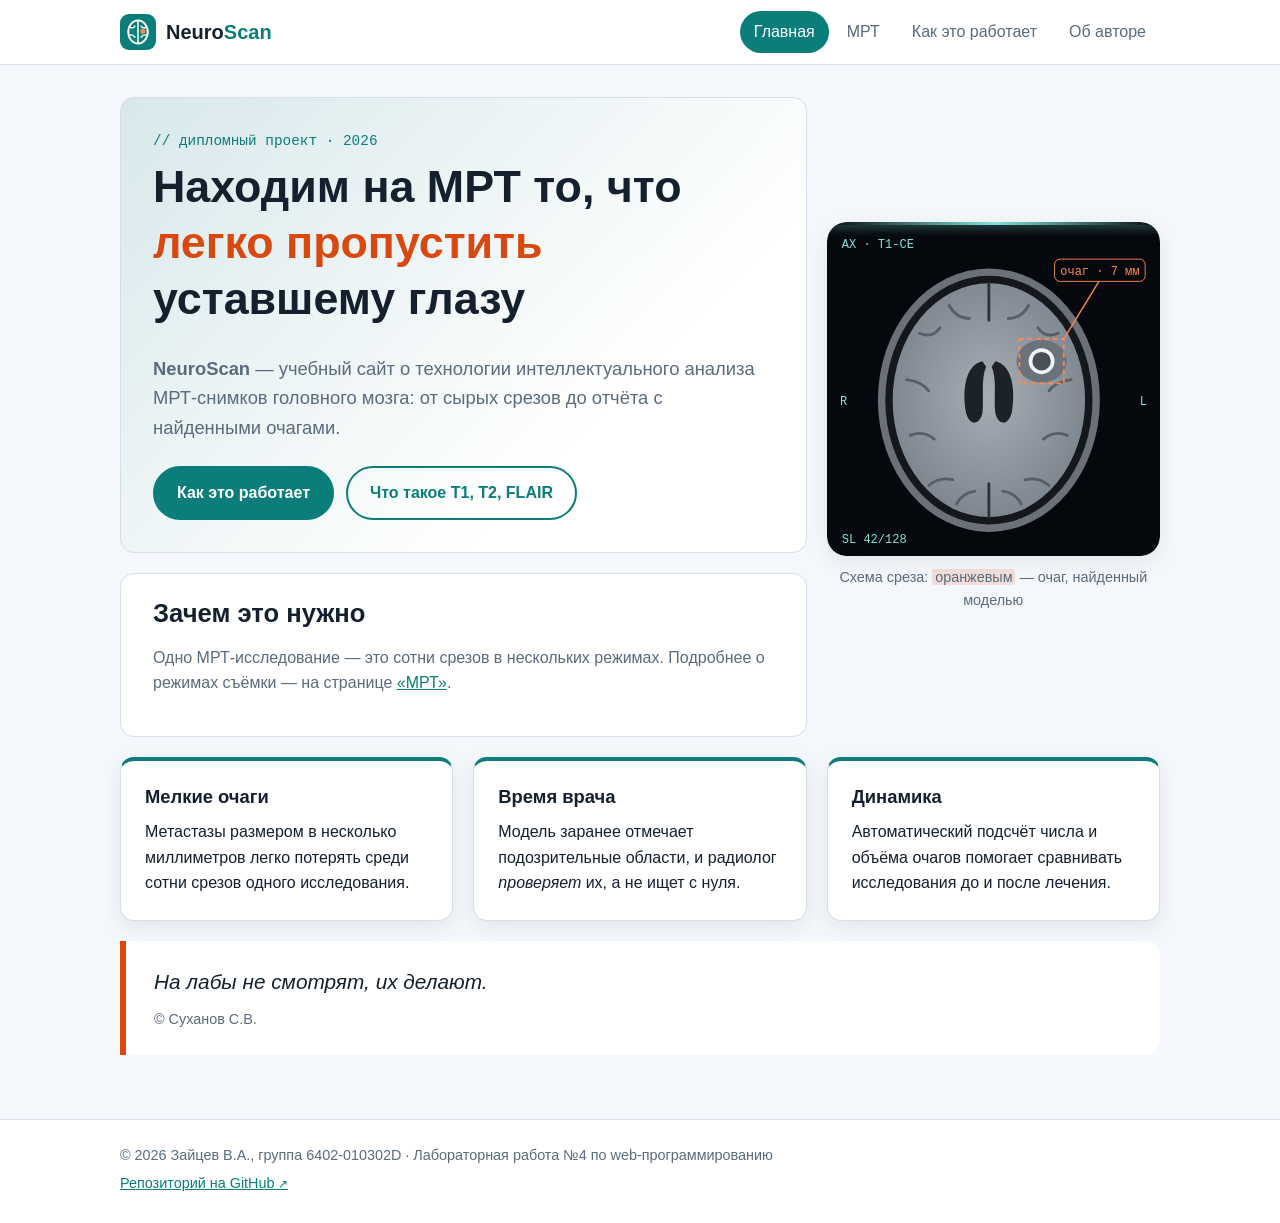
==== commit 76d7669a: "feat(lab4): made home page layout with css grid" ====
--- a/lab4/index.html
+++ b/lab4/index.html
@@ -28,62 +28,54 @@
     </div>
   </header>
 
-  <main>
-    <!-- Первый экран -->
-    <section class="hero">
-      <div class="container hero__inner">
-        <div>
-          <p class="tag">// дипломный проект · 2026</p>
-          <h1>Находим на&nbsp;МРТ то, что <span class="highlight">легко пропустить</span> уставшему глазу</h1>
-          <p class="lead">
-            <strong>NeuroScan</strong> — учебный сайт о технологии интеллектуального анализа
-            МРТ-снимков головного мозга: от сырых срезов до отчёта с найденными очагами.
-          </p>
-          <p class="hero__actions">
-            <a class="button" href="pipeline.html">Как это работает</a>
-            <a class="button button_ghost" href="mri.html">Что такое T1, T2, FLAIR</a>
-          </p>
-        </div>
-
-        <figure class="scan">
-          <div class="scan__frame">
-            <img class="scan__img" src="img/mri-slice.svg" alt="Схема аксиального среза головного мозга с выделенным очагом" width="360" height="360">
-          </div>
-          <figcaption class="scan__caption">Схема среза: <mark>оранжевым</mark> — очаг, найденный моделью</figcaption>
-        </figure>
-      </div>
+  <!-- Главная свёрстана на Grid: где какая область, задано в .home (style.css, раздел 5) -->
+  <main class="container home">
+    <section class="home__intro">
+      <p class="tag">// дипломный проект · 2026</p>
+      <h1>Находим на&nbsp;МРТ то, что <span class="highlight">легко пропустить</span> уставшему глазу</h1>
+      <p class="lead">
+        <strong>NeuroScan</strong> — учебный сайт о технологии интеллектуального анализа
+        МРТ-снимков головного мозга: от сырых срезов до отчёта с найденными очагами.
+      </p>
+      <p class="home__actions">
+        <a class="button" href="pipeline.html">Как это работает</a>
+        <a class="button button_ghost" href="mri.html">Что такое T1, T2, FLAIR</a>
+      </p>
     </section>
 
-    <!-- Зачем это нужно: три карточки -->
-    <section class="container section">
+    <figure class="home__scan scan">
+      <div class="scan__frame">
+        <img class="scan__img" src="img/mri-slice.svg" alt="Схема аксиального среза головного мозга с выделенным очагом" width="360" height="360">
+      </div>
+      <figcaption class="scan__caption">Схема среза: <mark>оранжевым</mark> — очаг, найденный моделью</figcaption>
+    </figure>
+
+    <section class="home__why">
       <h2>Зачем это нужно</h2>
       <p class="lead lead_small">
         Одно МРТ-исследование — это сотни срезов в нескольких режимах.
         Подробнее о режимах съёмки — на странице <a href="mri.html">«МРТ»</a>.
       </p>
-      <div class="cards">
-        <article class="card card_hover">
-          <h3>Мелкие очаги</h3>
-          <p class="card__text">Метастазы размером в несколько миллиметров легко потерять среди сотни срезов одного исследования.</p>
-        </article>
-        <article class="card card_hover">
-          <h3>Время врача</h3>
-          <p class="card__text">Модель заранее отмечает подозрительные области, и радиолог <em>проверяет</em> их, а не ищет с нуля.</p>
-        </article>
-        <article class="card card_hover">
-          <h3>Динамика</h3>
-          <p class="card__text">Автоматический подсчёт числа и объёма очагов помогает сравнивать исследования до и после лечения.</p>
-        </article>
-      </div>
     </section>
 
+    <article class="home__card card">
+      <h3>Мелкие очаги</h3>
+      <p class="card__text">Метастазы размером в несколько миллиметров легко потерять среди сотни срезов одного исследования.</p>
+    </article>
+    <article class="home__card card">
+      <h3>Время врача</h3>
+      <p class="card__text">Модель заранее отмечает подозрительные области, и радиолог <em>проверяет</em> их, а не ищет с нуля.</p>
+    </article>
+    <article class="home__card card">
+      <h3>Динамика</h3>
+      <p class="card__text">Автоматический подсчёт числа и объёма очагов помогает сравнивать исследования до и после лечения.</p>
+    </article>
+
     <!-- Цитата из ЛР №1 -->
-    <div class="container section">
-      <figure class="quote">
-        <blockquote class="quote__text">На лабы не смотрят, их делают.</blockquote>
-        <figcaption class="quote__author">© Суханов С.В.</figcaption>
-      </figure>
-    </div>
+    <figure class="home__quote quote">
+      <blockquote class="quote__text">На лабы не смотрят, их делают.</blockquote>
+      <figcaption class="quote__author">© Суханов С.В.</figcaption>
+    </figure>
   </main>
 
   <footer class="footer">
--- a/lab4/css/style.css
+++ b/lab4/css/style.css
@@ -1,7 +1,7 @@
 /* NeuroScan — стили сайта (ЛР №4). Классы названы по БЭМ: блок__элемент_модификатор */
 
 
-/* ---------- 1. Переменные ---------- */
+/* ---------- 1. Переменные: все цвета сайта задаются только здесь ---------- */
 
 :root {
   --bg: #f4f7fb;
@@ -15,6 +15,10 @@
   --lesion-soft: rgba(217, 72, 15, 0.14);
   --border: #d6dee8;
   --shadow: 0 6px 20px rgba(20, 32, 46, 0.08);
+  --scan-glow: #7fe3d9;                    /* линия сканера */
+  --scan-fade: rgba(127, 227, 217, 0);     /* тот же цвет, но полностью прозрачный */
+  --swatch-dark: #1d2228;                  /* образцы яркости ликвора в таблице */
+  --swatch-bright: #eef1f4;
   --radius: 14px;
   --font: "Segoe UI", Roboto, "Helvetica Neue", Arial, sans-serif;
   --mono: Consolas, "Courier New", monospace;
@@ -191,7 +195,7 @@
 
 .button_ghost {
   color: var(--accent);
-  background-color: transparent;
+  background: none;
 }
 
 
@@ -260,31 +264,64 @@
 }
 
 
-/* ---------- 5. Главная: первый экран ---------- */
-
-.hero {
-  padding: 56px 0;
-  background: linear-gradient(135deg, var(--accent-soft), transparent 60%);
-  border-bottom: 1px solid var(--border);
-}
-
-.hero__inner {
+/* ---------- 5. Главная: раскладка на Grid ---------- */
+
+/* Сетка из 3 колонок. Каждая область страницы получает имя через grid-area,
+   а grid-template-areas «рисует» из этих имён схему страницы.
+   Точка — ячейка без имени: туда браузер сам кладёт три карточки по порядку. */
+.home {
   display: grid;
-  grid-template-columns: 1.2fr 1fr;
-  gap: 40px;
-  align-items: center;
-}
-
-.hero__actions {
+  grid-template-columns: repeat(3, 1fr);
+  grid-template-areas:
+    "intro intro scan"
+    "why   why   scan"
+    ".     .     ."
+    "quote quote quote";
+  align-content: start;    /* main растянут на всю высоту окна, а ряды растягиваться не должны */
+  gap: 20px;
+  padding-top: 32px;
+  padding-bottom: 24px;
+}
+
+.home__intro {
+  grid-area: intro;
+  padding: 32px;
+  border: 1px solid var(--border);
+  border-radius: var(--radius);
+  background: linear-gradient(135deg, var(--accent-soft), var(--surface) 70%);
+}
+
+.home__actions {
   display: flex;
   flex-wrap: wrap;
   gap: 12px;
-  margin-top: 24px;
+  margin: 24px 0 0;
+}
+
+.home__scan {
+  grid-area: scan;
+  align-self: center;
+  justify-self: center;
+}
+
+.home__why {
+  grid-area: why;
+  padding: 24px 32px;
+  border: 1px solid var(--border);
+  border-radius: var(--radius);
+  background-color: var(--surface);
+}
+
+.home__card:hover {
+  transform: translateY(-4px);
+}
+
+.home__quote {
+  grid-area: quote;
 }
 
 /* Картинка среза с «бегущей» линией сканера */
 .scan {
-  justify-self: center;
   max-width: 360px;
   margin: 0;
 }
@@ -307,8 +344,8 @@
   right: 0;
   top: 0;
   height: 3px;
-  background: linear-gradient(90deg, transparent, #7fe3d9, transparent);
-  box-shadow: 0 0 12px #7fe3d9;
+  background: linear-gradient(90deg, var(--scan-fade), var(--scan-glow), var(--scan-fade));
+  box-shadow: 0 0 12px var(--scan-glow);
   animation: scan-line 4s ease-in-out infinite;
 }
 
@@ -334,12 +371,6 @@
 
 
 /* ---------- 6. Карточки, цитата, картинки ---------- */
-
-.cards {
-  display: grid;
-  grid-template-columns: repeat(auto-fit, minmax(240px, 1fr));
-  gap: 20px;
-}
 
 .card {
   padding: 24px;
@@ -349,10 +380,6 @@
   background-color: var(--surface);
   box-shadow: var(--shadow);
   transition: transform 0.2s;
-}
-
-.card_hover:hover {
-  transform: translateY(-4px);
 }
 
 .card__text {
@@ -588,11 +615,11 @@
 }
 
 .swatch_dark {
-  background-color: #1d2228;
+  background-color: var(--swatch-dark);
 }
 
 .swatch_bright {
-  background-color: #eef1f4;
+  background-color: var(--swatch-bright);
 }
 
 
@@ -628,11 +655,23 @@
     padding: 6px 10px;
   }
 
-  .hero {
-    padding: 32px 0;
-  }
-
-  .hero__inner,
+  /* На телефоне та же разметка, но области встают в одну колонку */
+  .home {
+    grid-template-columns: 1fr;
+    grid-template-areas:
+      "intro"
+      "scan"
+      "why"
+      "."
+      "."
+      "."
+      "quote";
+  }
+
+  .home__intro {
+    padding: 24px;
+  }
+
   .profile,
   .defs {
     grid-template-columns: 1fr;
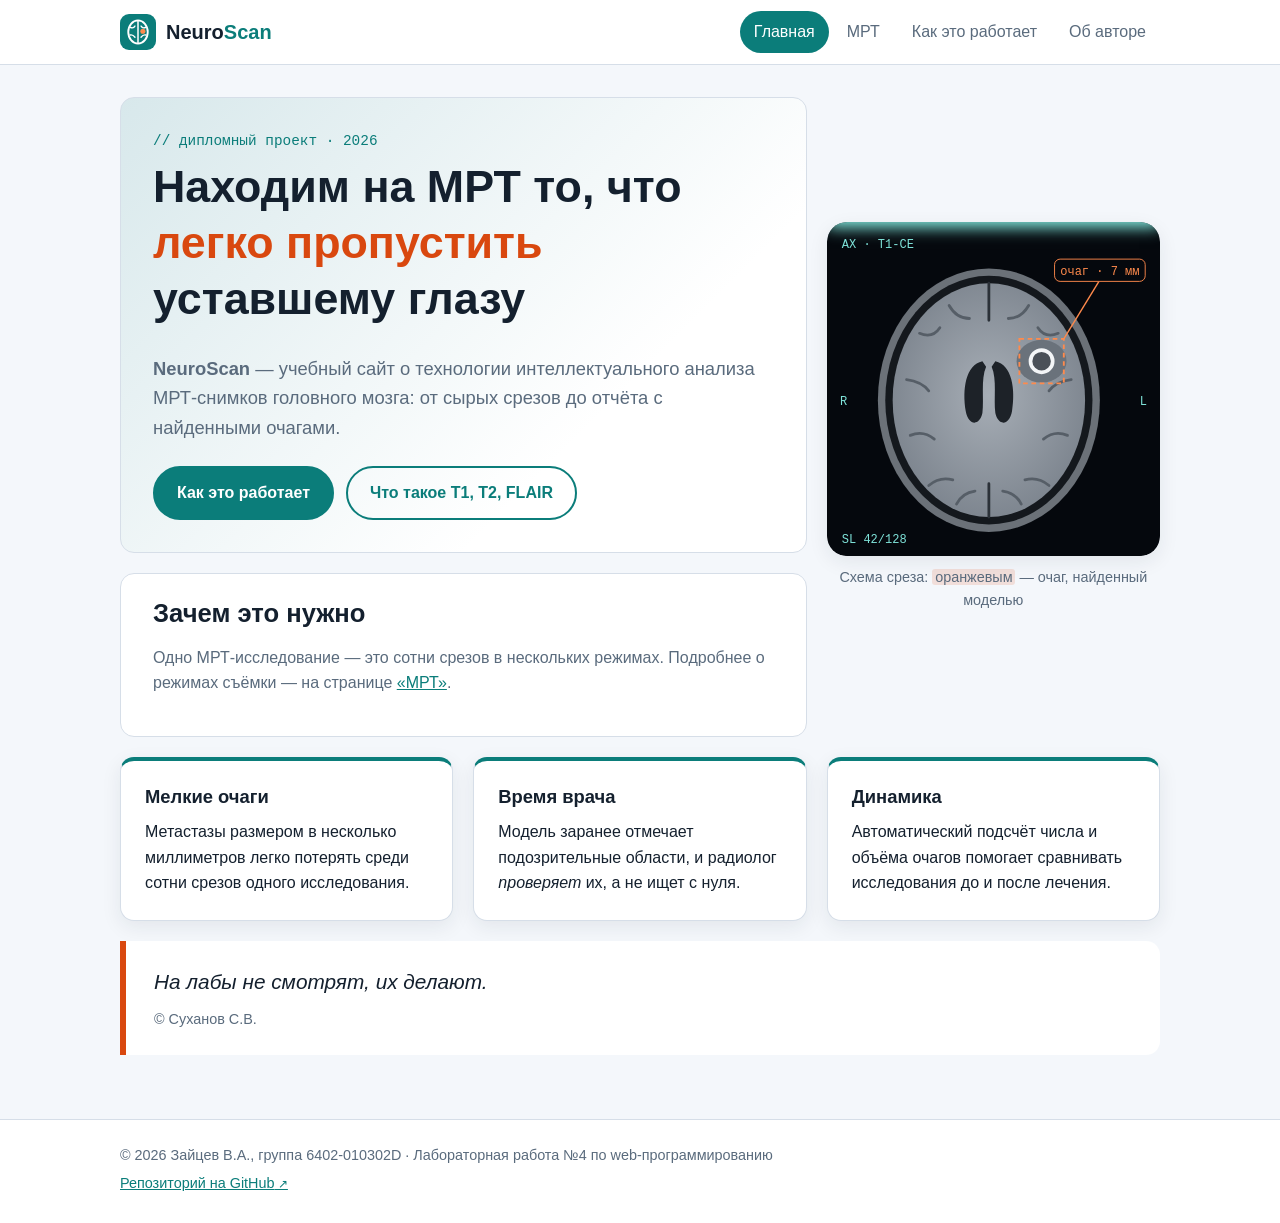
==== commit 57f104c2: "feat(lab4): added scanner animation with lesion ping" ====
--- a/lab4/index.html
+++ b/lab4/index.html
@@ -46,6 +46,7 @@
     <figure class="home__scan scan">
       <div class="scan__frame">
         <img class="scan__img" src="img/mri-slice.svg" alt="Схема аксиального среза головного мозга с выделенным очагом" width="360" height="360">
+        <span class="scan__ping"></span>
       </div>
       <figcaption class="scan__caption">Схема среза: <mark>оранжевым</mark> — очаг, найденный моделью</figcaption>
     </figure>
--- a/lab4/css/style.css
+++ b/lab4/css/style.css
@@ -17,6 +17,8 @@
   --shadow: 0 6px 20px rgba(20, 32, 46, 0.08);
   --scan-glow: #7fe3d9;                    /* линия сканера */
   --scan-fade: rgba(127, 227, 217, 0);     /* тот же цвет, но полностью прозрачный */
+  --scan-trail: rgba(127, 227, 217, 0.3);  /* полупрозрачный «шлейф» за линией */
+  --scan-ping: #ff8a4c;                    /* кольца вокруг очага, как рамка на картинке */
   --swatch-dark: #1d2228;                  /* образцы яркости ликвора в таблице */
   --swatch-bright: #eef1f4;
   --radius: 14px;
@@ -320,7 +322,7 @@
   grid-area: quote;
 }
 
-/* Картинка среза с «бегущей» линией сканера */
+/* Срез МРТ со сканером */
 .scan {
   max-width: 360px;
   margin: 0;
@@ -337,27 +339,63 @@
   display: block;
 }
 
+/* Анимация сканера: сверху вниз едет полоса со светящимся нижним краем.
+   Когда край доходит до очага (это 36% времени), от очага расходятся два кольца.
+   У полосы и колец одна длительность 4s, поэтому они всё время идут синхронно. */
 .scan__frame::after {
   content: "";
   position: absolute;
   left: 0;
   right: 0;
-  top: 0;
-  height: 3px;
-  background: linear-gradient(90deg, var(--scan-fade), var(--scan-glow), var(--scan-fade));
-  box-shadow: 0 0 12px var(--scan-glow);
-  animation: scan-line 4s ease-in-out infinite;
-}
-
-@keyframes scan-line {
-  0%   { top: 4%; }
-  50%  { top: 95%; }
-  100% { top: 4%; }
+  top: -18%;
+  height: 18%;
+  border-bottom: 2px solid var(--scan-glow);
+  background: linear-gradient(to bottom, var(--scan-fade), var(--scan-trail));
+  box-shadow: 0 6px 14px var(--scan-glow);
+  animation: scan-sweep 4s linear infinite;
+}
+
+@keyframes scan-sweep {
+  from { top: -18%; }
+  to   { top: 100%; }
+}
+
+/* Точка в центре очага на картинке: 232 и 150 из 360 px — это 64.4% и 41.7% */
+.scan__ping {
+  position: absolute;
+  left: 64.4%;
+  top: 41.7%;
+  width: 40px;
+  height: 40px;
+  transform: translate(-50%, -50%);
+}
+
+.scan__ping::before,
+.scan__ping::after {
+  content: "";
+  position: absolute;
+  inset: 0;
+  border: 2px solid var(--scan-ping);
+  border-radius: 50%;
+  opacity: 0;
+  animation: scan-ping 4s ease-out infinite;
+}
+
+/* Второе кольцо запаздывает, получается «волна» */
+.scan__ping::after {
+  animation-delay: 0.3s;
+}
+
+@keyframes scan-ping {
+  0%, 36%   { transform: scale(0.4); opacity: 0; }
+  40%       { opacity: 1; }
+  75%, 100% { transform: scale(2.6); opacity: 0; }
 }
 
 /* Если пользователь попросил систему не анимировать — не анимируем */
 @media (prefers-reduced-motion: reduce) {
-  .scan__frame::after {
+  .scan__frame::after,
+  .scan__ping {
     display: none;
   }
 }
@@ -437,11 +475,13 @@
 }
 
 
-/* ---------- 7. Шаги и словарик ---------- */
-
-/* Номера шагов рисует CSS: счётчик + ::before */
+/* ---------- 7. «Как это работает»: раскладка на Flexbox ---------- */
+
+/* Шаги стоят в ряд. flex: 1 1 180px — каждый шаг шириной от 180px,
+   лишнее место делится поровну, а если места мало, шаги переносятся на новую строку */
 .steps {
-  display: grid;
+  display: flex;
+  flex-wrap: wrap;
   gap: 16px;
   margin: 0;
   padding: 0;
@@ -449,24 +489,27 @@
   counter-reset: step;
 }
 
+/* Внутри шага тоже flex, только столбиком: номер, заголовок, текст, результат */
 .steps__item {
-  position: relative;
-  padding: 20px 20px 20px 84px;
+  flex: 1 1 180px;
+  display: flex;
+  flex-direction: column;
+  gap: 10px;
+  padding: 20px;
   border: 1px solid var(--border);
   border-radius: var(--radius);
   background-color: var(--surface);
   counter-increment: step;
 }
 
+/* Номер шага рисует CSS: счётчик + ::before */
 .steps__item::before {
   content: counter(step, decimal-leading-zero);
-  position: absolute;
-  top: 20px;
-  left: 20px;
   width: 44px;
   height: 44px;
-  display: grid;
-  place-items: center;
+  display: flex;
+  align-items: center;
+  justify-content: center;
   border-radius: 50%;
   font-family: var(--mono);
   font-weight: 700;
@@ -480,10 +523,51 @@
 }
 
 .steps__title {
-  margin-bottom: 0.3em;
+  margin: 0;
 }
 
 .steps__text {
+  margin: 0;
+}
+
+/* margin-top: auto прижимает результат к низу шага, поэтому у всех шагов он на одной линии */
+.steps__result {
+  margin: auto 0 0;
+  padding-top: 10px;
+  border-top: 1px dashed var(--border);
+  font-family: var(--mono);
+  font-size: 0.85rem;
+  color: var(--accent);
+}
+
+/* Словарик: каждая пара «термин — определение» это строка из двух flex-элементов */
+.glossary {
+  display: flex;
+  flex-direction: column;
+  gap: 12px;
+  margin: 0;
+}
+
+.glossary__item {
+  display: flex;
+  align-items: baseline;
+  gap: 24px;
+  padding-bottom: 12px;
+  border-bottom: 1px solid var(--border);
+}
+
+.glossary__item:last-child {
+  border-bottom: none;
+}
+
+.glossary__term {
+  flex: 0 0 140px;           /* термин всегда 140px: не растёт и не сжимается */
+  font-weight: 700;
+  color: var(--accent);
+}
+
+.glossary__desc {
+  flex: 1;                   /* определение забирает всё оставшееся место */
   margin: 0;
 }
 
@@ -681,7 +765,15 @@
     margin-bottom: 8px;
   }
 
-  .steps__item {
-    padding: 76px 20px 20px;
-  }
-}
+  /* Шагам медиазапрос не нужен: при ширине меньше двух шагов flex-wrap сам ставит их в столбик */
+
+  /* В столбик: термин над определением. flex: none — иначе 140px стали бы высотой */
+  .glossary__item {
+    flex-direction: column;
+    gap: 4px;
+  }
+
+  .glossary__term {
+    flex: none;
+  }
+}
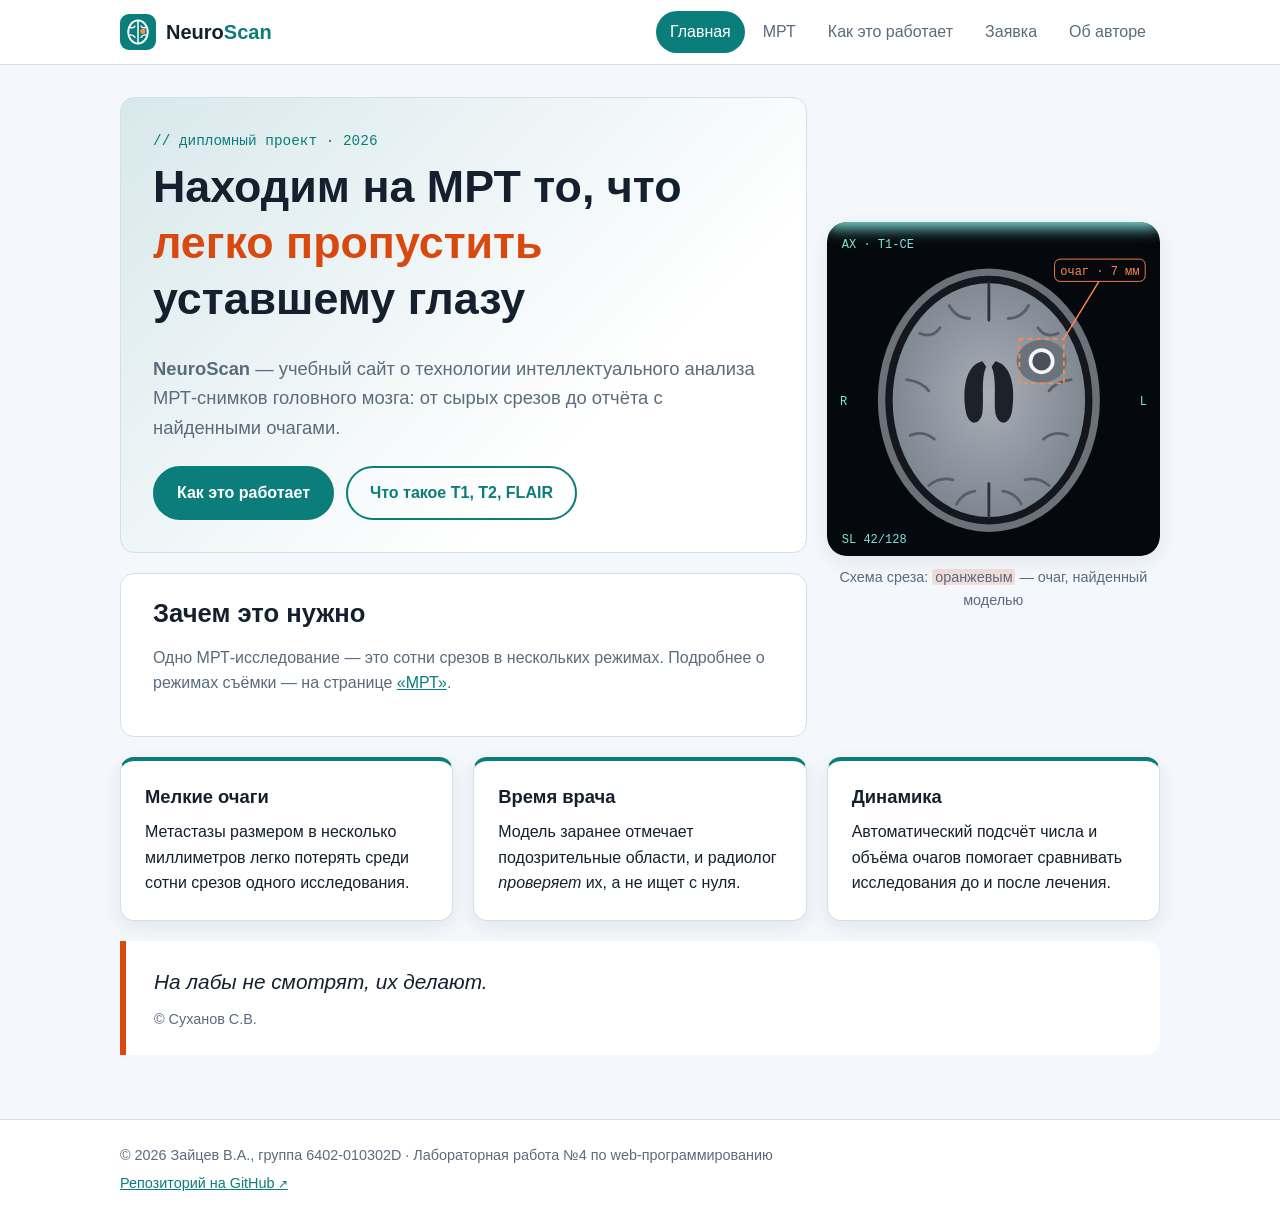
==== commit 3a7d8860: "feat(lab4): added analysis request page with form" ====
--- a/lab4/index.html
+++ b/lab4/index.html
@@ -22,6 +22,7 @@
           <li><a class="nav__link nav__link_active" href="index.html" aria-current="page">Главная</a></li>
           <li><a class="nav__link" href="mri.html">МРТ</a></li>
           <li><a class="nav__link" href="pipeline.html">Как это работает</a></li>
+          <li><a class="nav__link" href="request.html">Заявка</a></li>
           <li><a class="nav__link" href="about.html">Об авторе</a></li>
         </ul>
       </nav>
--- a/lab4/css/style.css
+++ b/lab4/css/style.css
@@ -24,6 +24,7 @@
   --radius: 14px;
   --font: "Segoe UI", Roboto, "Helvetica Neue", Arial, sans-serif;
   --mono: Consolas, "Courier New", monospace;
+  color-scheme: light dark;                /* поля формы и календарь тоже меняют тему */
 }
 
 /* Тёмная тема включается сама, если она выбрана в системе */
@@ -612,7 +613,88 @@
 }
 
 
-/* ---------- 9. Таблица ---------- */
+/* ---------- 9. Форма заявки ---------- */
+
+/* Поля идут столбиком, а в .form__row по два в ряд */
+.form {
+  display: flex;
+  flex-direction: column;
+  gap: 20px;
+  max-width: 760px;
+}
+
+.form__row {
+  display: grid;
+  grid-template-columns: 1fr 1fr;
+  gap: 20px;
+}
+
+.form__field {
+  display: flex;
+  flex-direction: column;
+  gap: 6px;
+}
+
+.form__label {
+  font-weight: 600;
+}
+
+.form__input {
+  width: 100%;
+  padding: 10px 14px;
+  border: 1px solid var(--border);
+  border-radius: 10px;
+  font: inherit;
+  color: var(--text);
+  background-color: var(--bg);
+}
+
+.form__input:focus {
+  border-color: var(--accent);
+}
+
+/* Красная рамка, только когда пользователь уже что-то ввёл неправильно, а не сразу при загрузке */
+.form__input:user-invalid {
+  border-color: var(--lesion);
+}
+
+/* Группа переключателей: рамку fieldset убираем, варианты ставим в строку */
+.form__group {
+  display: flex;
+  flex-wrap: wrap;
+  gap: 8px 20px;
+  margin: 0;
+  padding: 0;
+  border: none;
+}
+
+.form__legend {
+  margin-bottom: 6px;
+  padding: 0;
+  font-weight: 600;
+}
+
+.form__option {
+  display: inline-flex;
+  align-items: center;
+  gap: 8px;
+  cursor: pointer;
+}
+
+/* Цвет галочек и кружков у checkbox и radio */
+.form__check {
+  width: 18px;
+  height: 18px;
+  margin: 0;
+  accent-color: var(--accent);
+}
+
+.form__submit {
+  align-self: flex-start;
+}
+
+
+/* ---------- 10. Таблица ---------- */
 
 .data-table {
   overflow-x: auto;
@@ -707,7 +789,7 @@
 }
 
 
-/* ---------- 10. Подвал ---------- */
+/* ---------- 11. Подвал ---------- */
 
 .footer {
   margin-top: 40px;
@@ -723,7 +805,7 @@
 }
 
 
-/* ---------- 11. Адаптив: узкие экраны (телефоны) ---------- */
+/* ---------- 12. Адаптив: узкие экраны (телефоны) ---------- */
 
 @media (max-width: 760px) {
   .header {
@@ -757,7 +839,8 @@
   }
 
   .profile,
-  .defs {
+  .defs,
+  .form__row {
     grid-template-columns: 1fr;
   }
 
